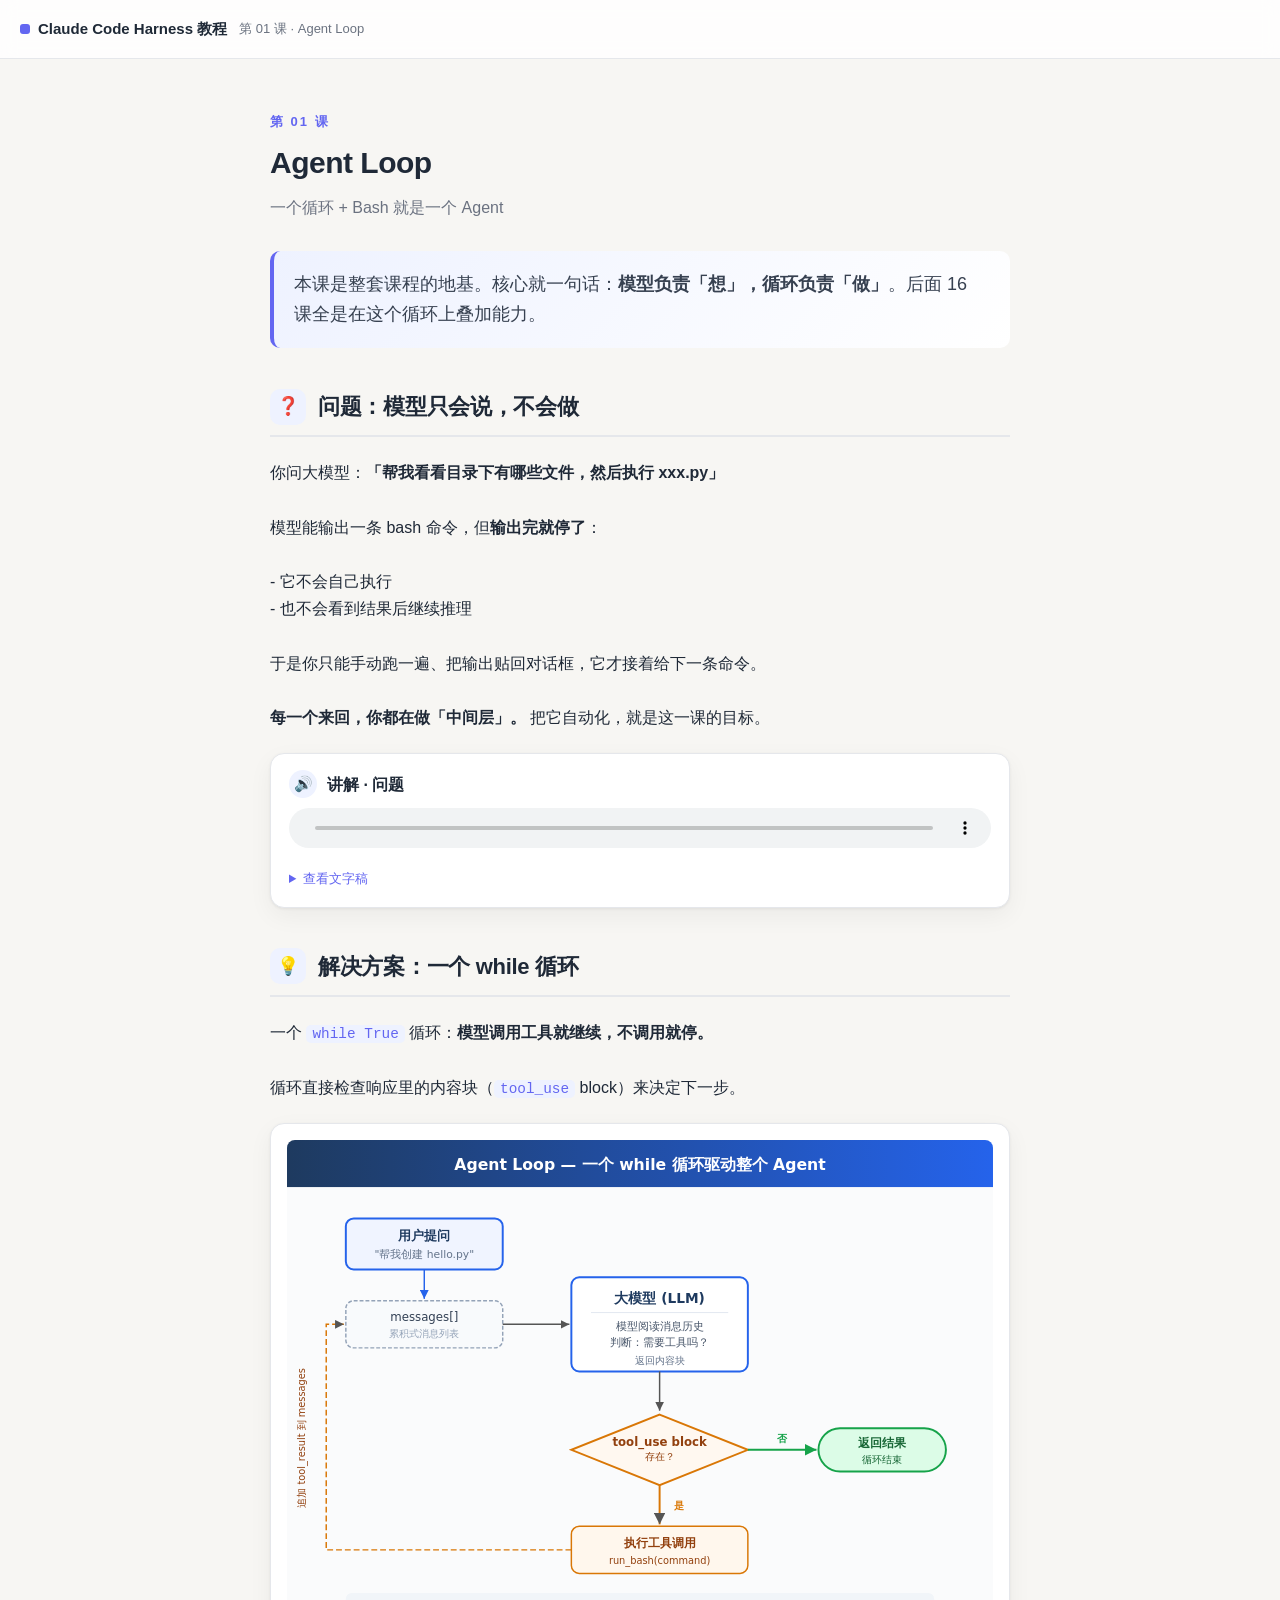
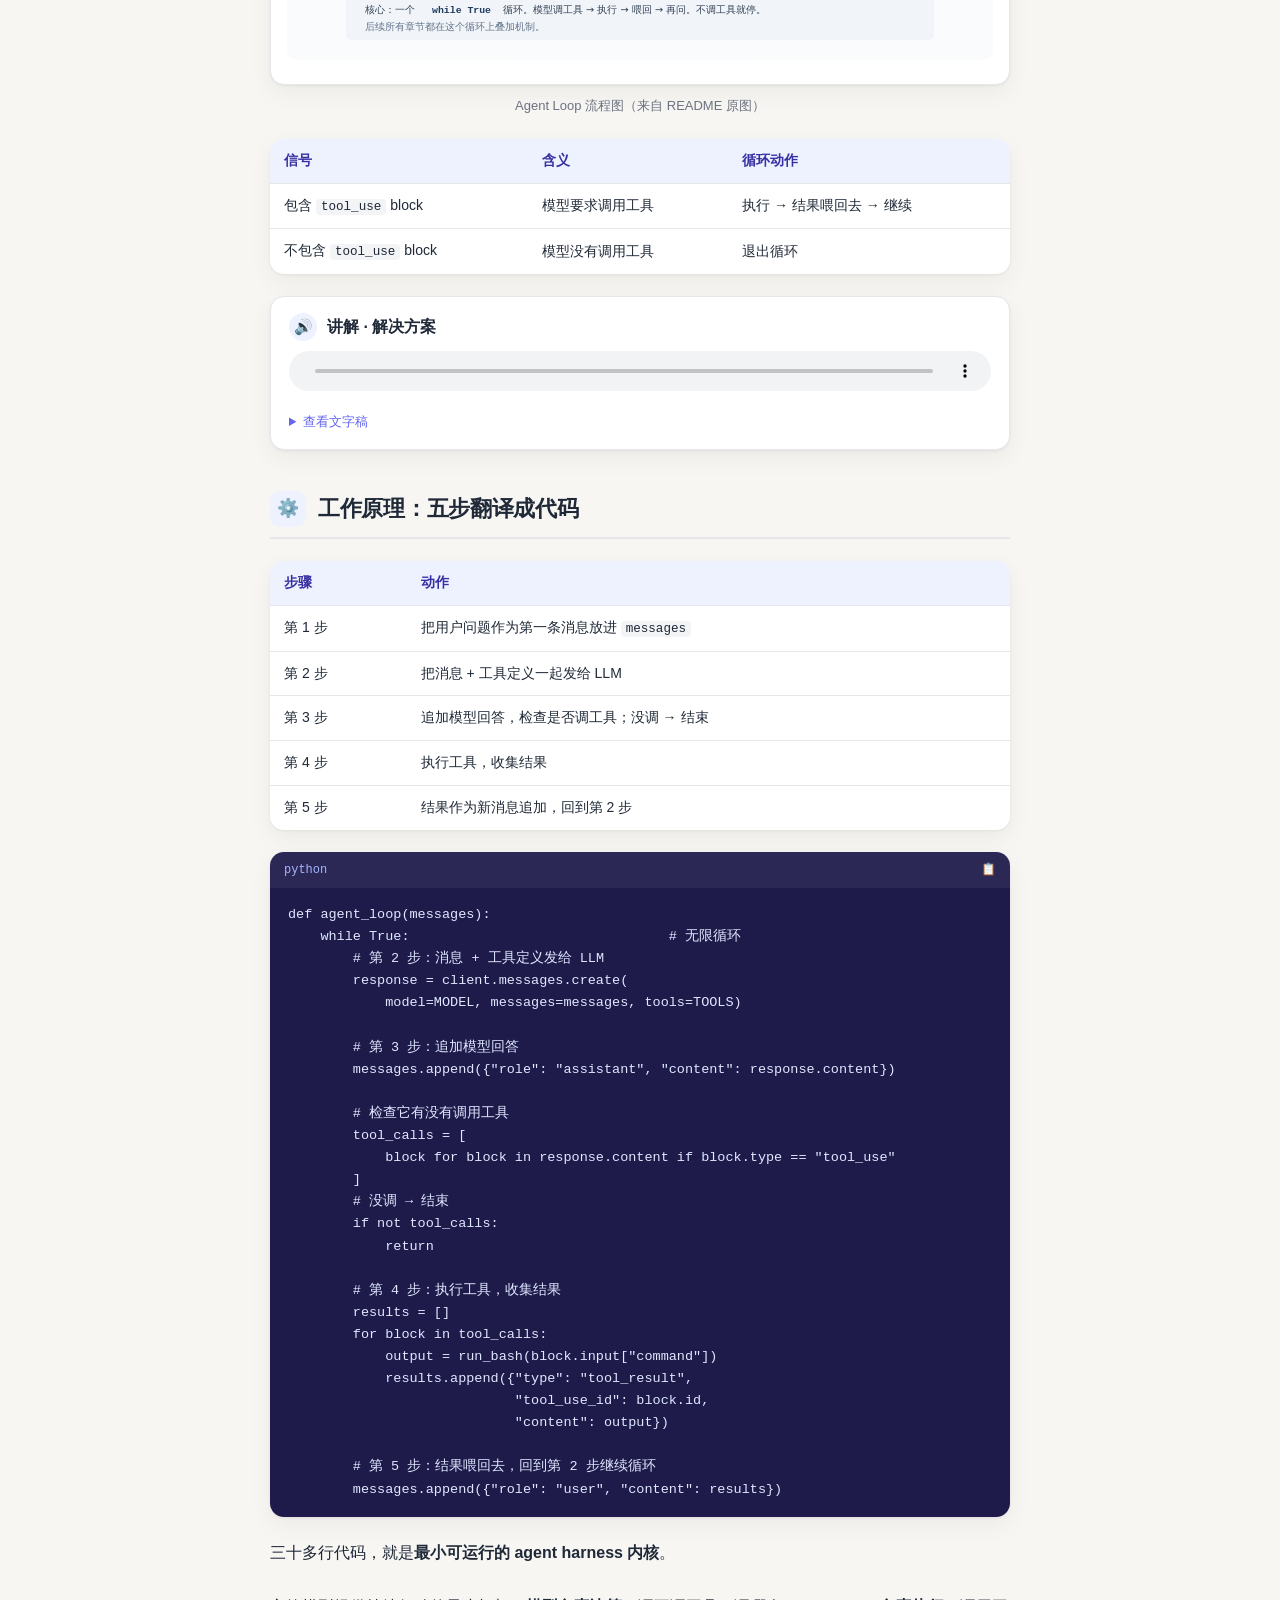
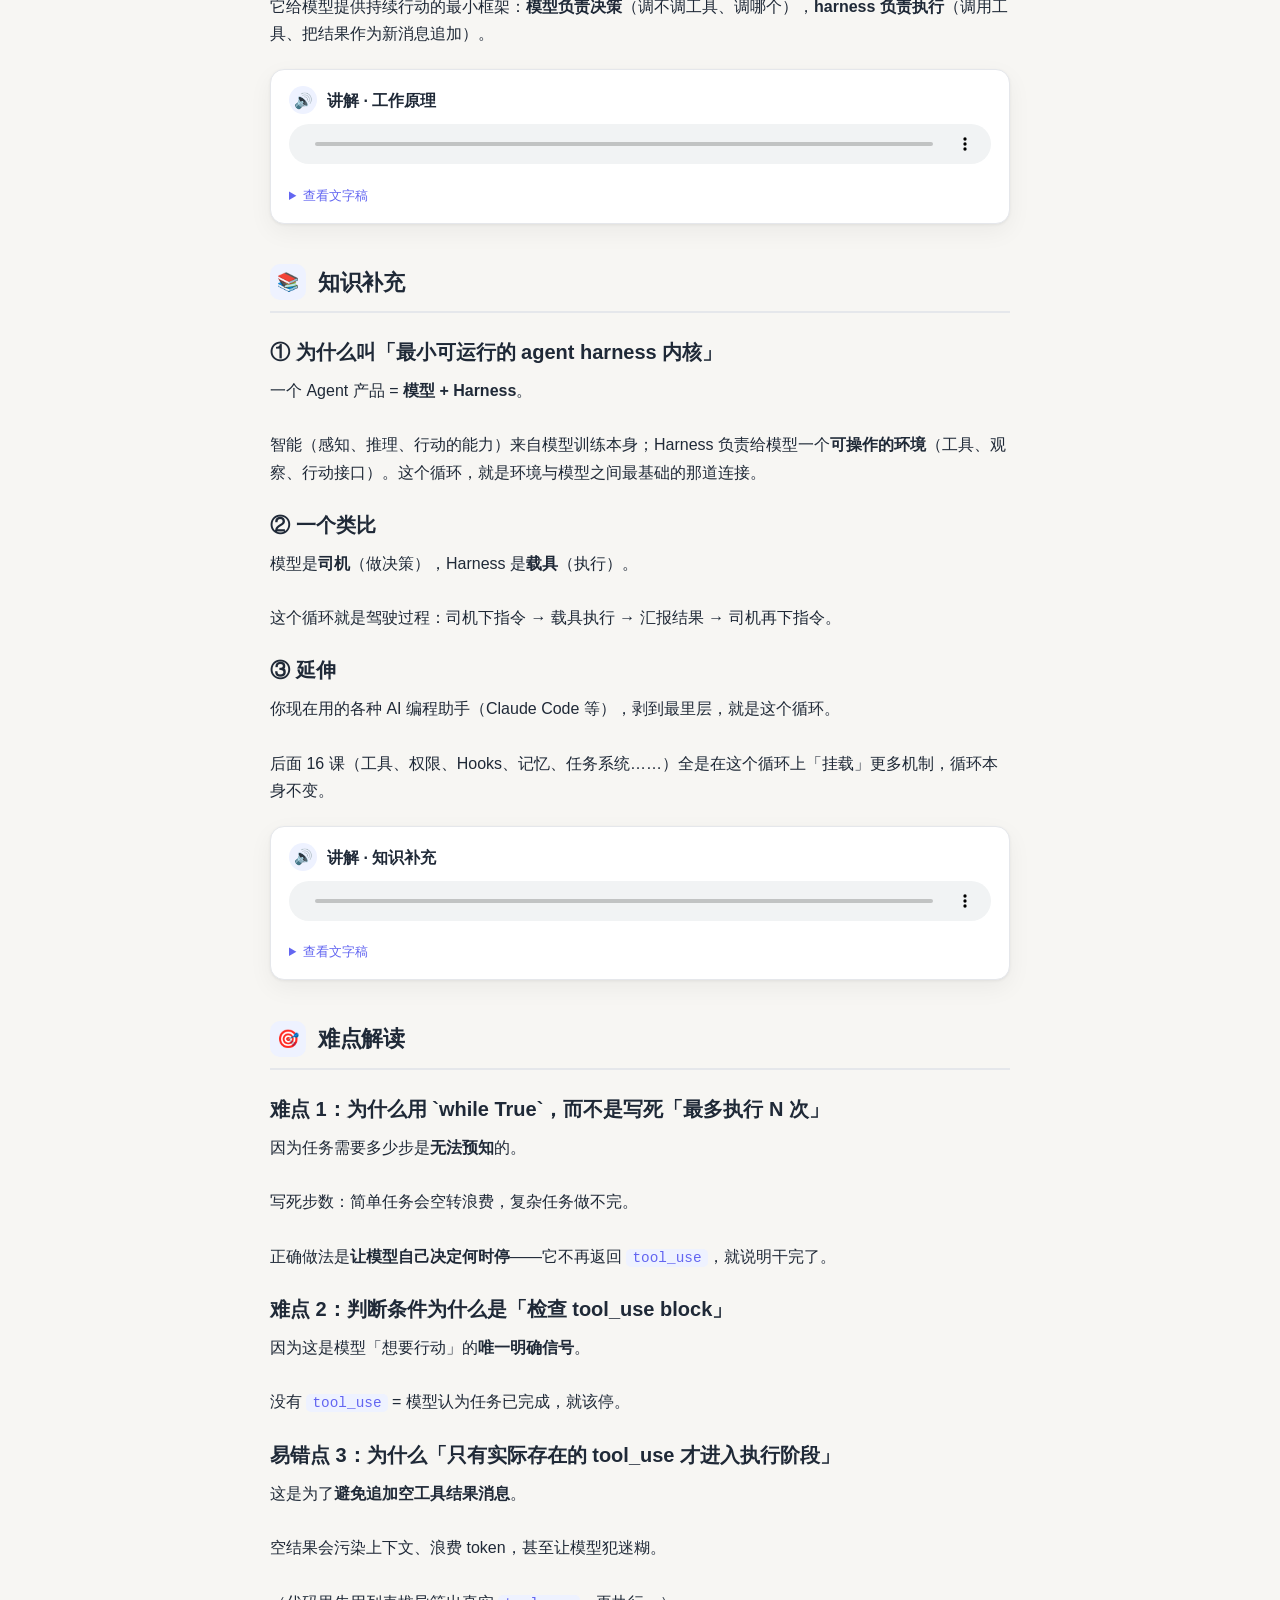
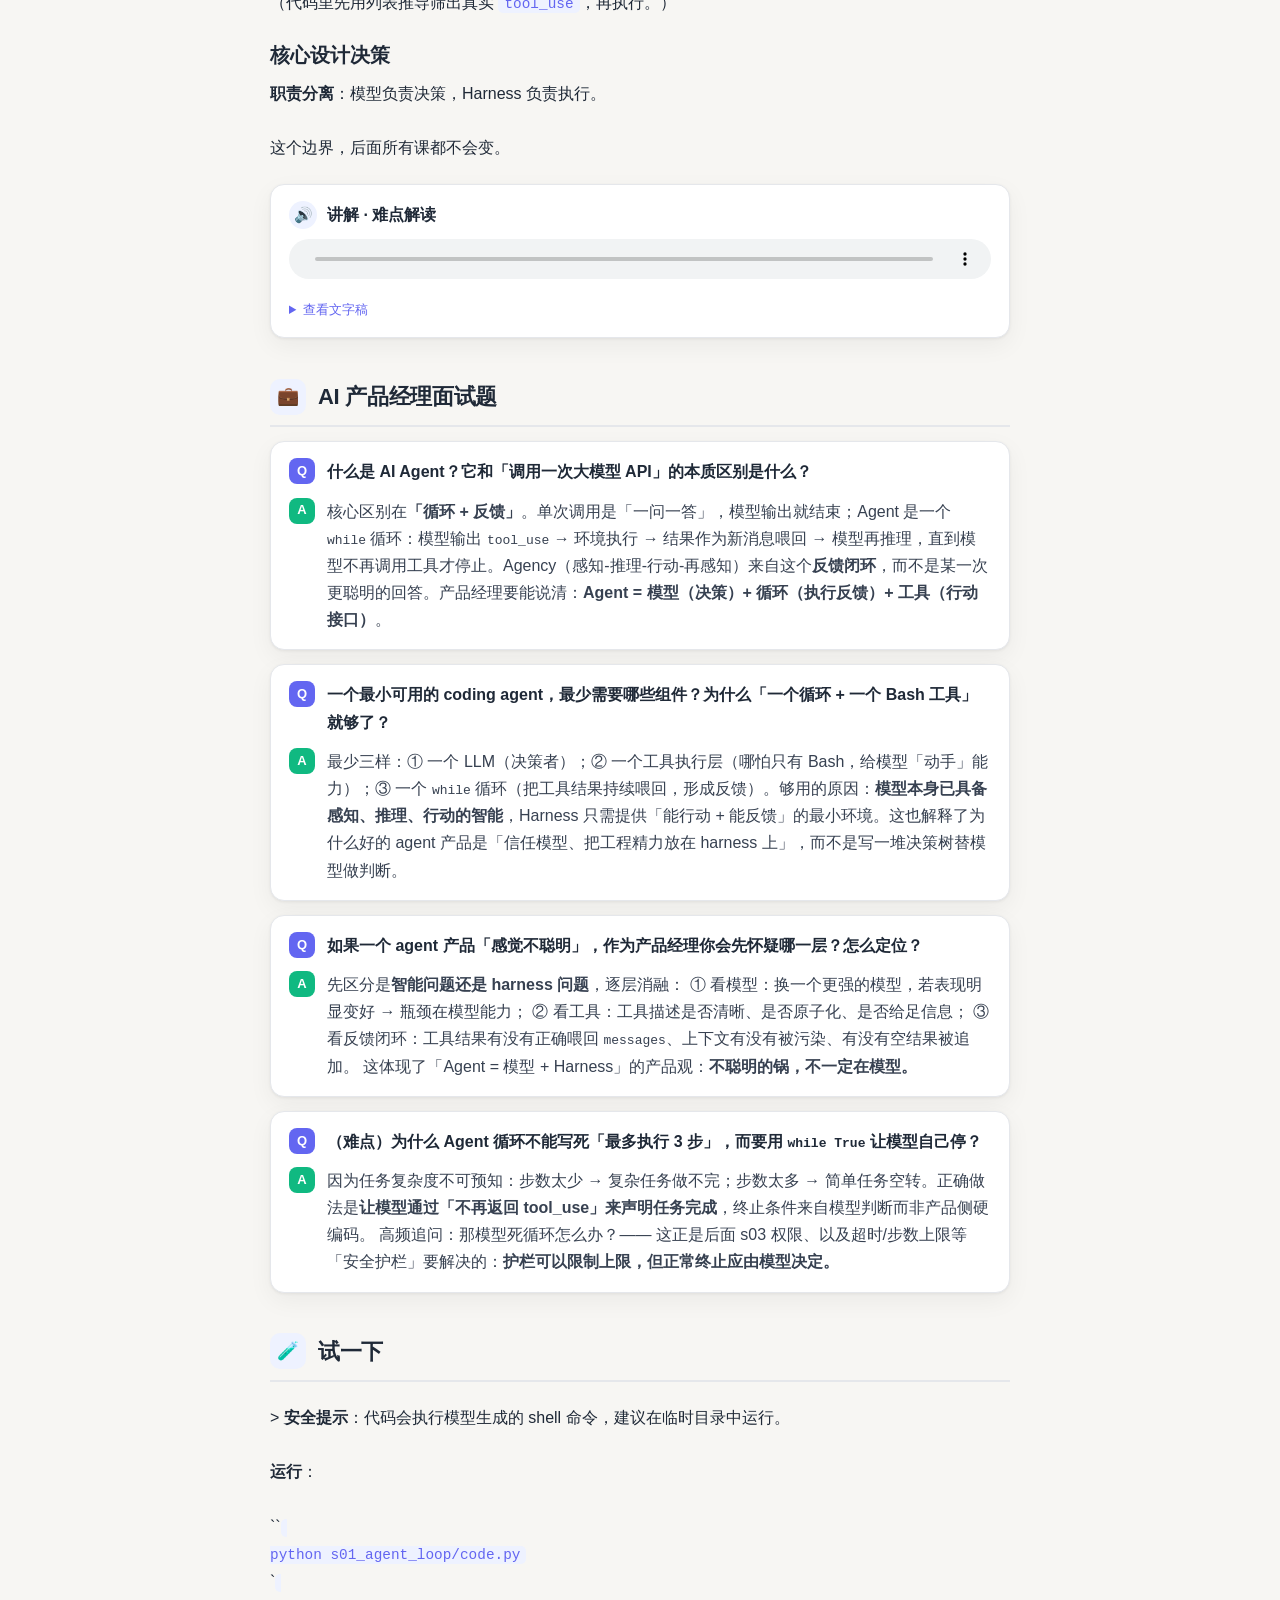
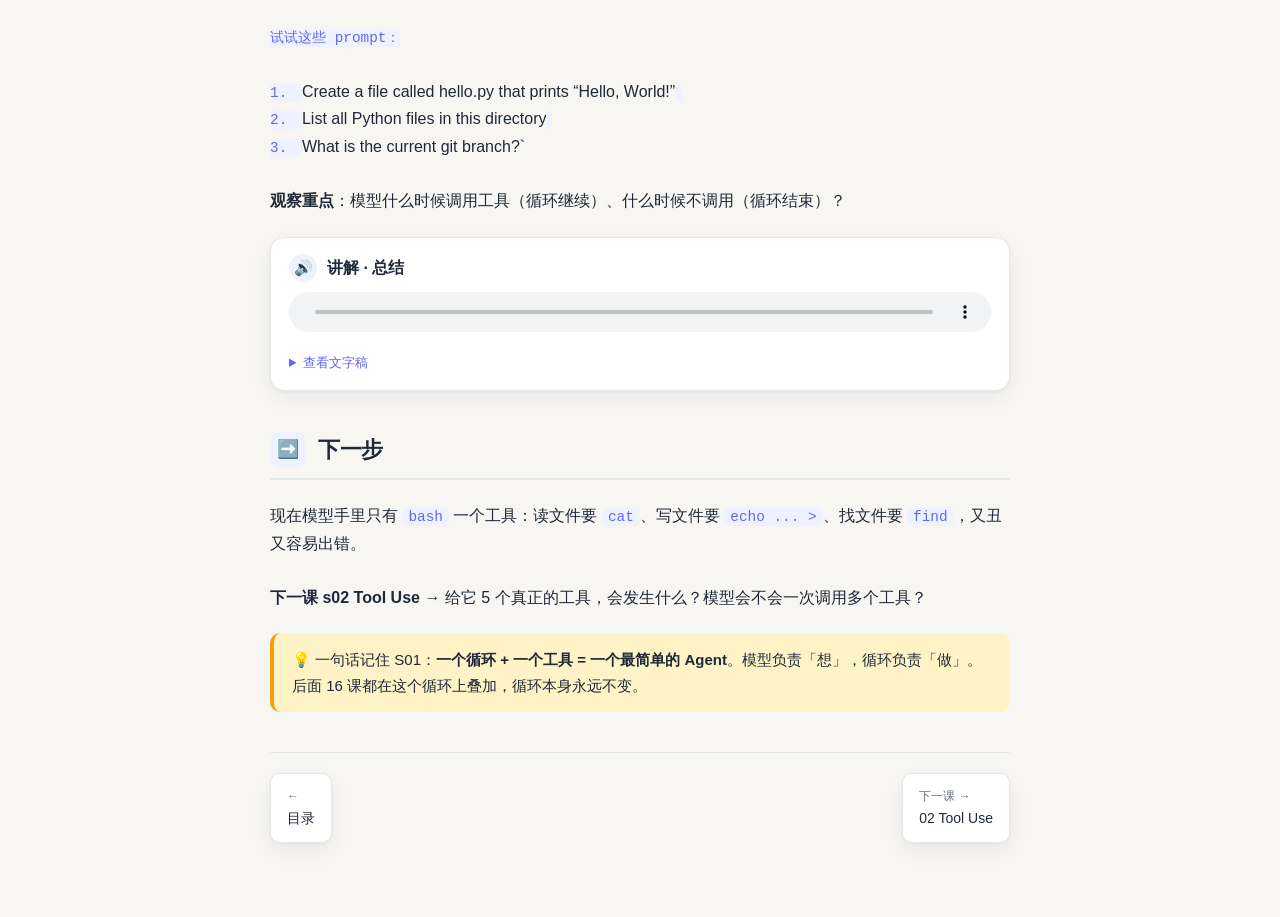
==== courseware/lesson.html @ d2a4956f "Claude Code Harness 课件：s01 完成（含图文/音频/知识补充/难点解读/面试题）+ 交接文档" ====
<!DOCTYPE html>
<html lang="zh-CN">
<head>
  <meta charset="UTF-8" />
  <meta name="viewport" content="width=device-width, initial-scale=1.0" />
  <title>课程 · Claude Code Harness 教程</title>
  <link rel="stylesheet" href="css/style.css" />
</head>
<body>
  <div class="topbar">
    <a class="home" href="index.html"><span class="brand-dot"></span>Claude Code Harness 教程</a>
    <span class="crumbs" id="crumbs"></span>
  </div>
  <div class="container" id="app"></div>

  <script src="data/lessons.js"></script>
  <script src="js/render.js"></script>
  <script>
    (function () {
      var id = new URLSearchParams(location.search).get("lesson") || "s01";
      renderLesson(id);
      var hit = lessonById(id);
      if (hit) document.getElementById("crumbs").textContent = "第 " + hit.lesson.num + " 课 · " + hit.lesson.title;
    })();
  </script>
</body>
</html>
---- courseware/css/style.css ----
:root {
  --bg: #f7f6f3;
  --card: #ffffff;
  --ink: #1f2937;
  --muted: #6b7280;
  --accent: #6366f1;
  --accent-soft: #eef2ff;
  --teal: #14b8a6;
  --teal-soft: #f0fdfa;
  --amber: #f59e0b;
  --amber-soft: #fef3c7;
  --green: #10b981;
  --green-soft: #ecfdf5;
  --border: #e5e7eb;
  --radius: 14px;
  --shadow: 0 1px 3px rgba(0,0,0,.06), 0 8px 24px rgba(0,0,0,.05);
}

* { box-sizing: border-box; }

body {
  margin: 0;
  font-family: -apple-system, BlinkMacSystemFont, "PingFang SC", "Hiragino Sans GB", "Microsoft YaHei", "Segoe UI", sans-serif;
  background: var(--bg);
  color: var(--ink);
  line-height: 1.7;
  -webkit-font-smoothing: antialiased;
}

.container { max-width: 780px; margin: 0 auto; padding: 24px 20px 80px; }

/* ---------- 顶部导航 ---------- */
.topbar {
  display: flex;
  align-items: center;
  gap: 12px;
  padding: 16px 20px;
  border-bottom: 1px solid var(--border);
  background: rgba(255,255,255,.8);
  backdrop-filter: blur(8px);
  position: sticky;
  top: 0;
  z-index: 10;
}
.topbar a.home { text-decoration: none; color: var(--ink); font-weight: 700; font-size: 15px; display: flex; align-items: center; gap: 8px; }
.topbar .brand-dot { width: 10px; height: 10px; border-radius: 3px; background: var(--accent); }
.topbar .crumbs { color: var(--muted); font-size: 13px; }

/* ---------- 首页 ---------- */
.hero { padding: 40px 0 8px; }
.hero h1 { margin: 0 0 8px; font-size: 32px; letter-spacing: -0.5px; }
.hero .sub { color: var(--muted); font-size: 16px; margin: 0 0 4px; }
.hero .voice { color: var(--muted); font-size: 13px; }

.lesson-grid { display: grid; grid-template-columns: repeat(auto-fill, minmax(230px, 1fr)); gap: 14px; margin-top: 24px; }
.lesson-card {
  display: block;
  background: var(--card);
  border: 1px solid var(--border);
  border-radius: var(--radius);
  padding: 18px;
  text-decoration: none;
  color: var(--ink);
  box-shadow: var(--shadow);
  transition: transform .15s, box-shadow .15s;
}
.lesson-card:hover { transform: translateY(-3px); box-shadow: 0 6px 16px rgba(0,0,0,.08); }
.lesson-card .num { font-size: 12px; font-weight: 700; color: var(--muted); letter-spacing: 1px; }
.lesson-card .title { font-size: 18px; font-weight: 700; margin: 6px 0 4px; }
.lesson-card .desc { font-size: 13px; color: var(--muted); }
.lesson-card .bar { height: 4px; border-radius: 2px; margin-bottom: 12px; }

/* ---------- 课程页 ---------- */
.lesson-head { padding: 28px 0 8px; }
.lesson-head .kicker { font-size: 13px; font-weight: 700; letter-spacing: 2px; color: var(--accent); text-transform: uppercase; }
.lesson-head h1 { margin: 4px 0 6px; font-size: 30px; letter-spacing: -0.5px; }
.lesson-head .desc { color: var(--muted); font-size: 16px; margin: 0; }

.block { margin: 22px 0; }
.block.lead {
  font-size: 18px;
  color: #374151;
  background: linear-gradient(135deg, var(--accent-soft), #fff);
  border-left: 4px solid var(--accent);
  border-radius: 10px;
  padding: 18px 20px;
}

/* 图文段落 */
.block.text h3 { margin: 0 0 8px; font-size: 20px; }
.block.text p { margin: 0; white-space: pre-line; }
.block.text code { background: var(--accent-soft); color: var(--accent); padding: 1px 6px; border-radius: 5px; font-size: 0.9em; font-family: ui-monospace, SFMono-Regular, Menlo, monospace; }

/* 音频卡片 */
.block.audio {
  background: var(--card);
  border: 1px solid var(--border);
  border-radius: var(--radius);
  padding: 16px 18px;
  box-shadow: var(--shadow);
}
.block.audio .audio-title { display: flex; align-items: center; gap: 10px; font-weight: 700; margin-bottom: 10px; }
.block.audio .audio-title .icon { width: 28px; height: 28px; border-radius: 50%; background: var(--accent-soft); color: var(--accent); display: flex; align-items: center; justify-content: center; font-size: 15px; }
.block.audio audio { width: 100%; height: 40px; }
.block.audio details { margin-top: 12px; font-size: 14px; color: var(--muted); }
.block.audio summary { cursor: pointer; color: var(--accent); font-size: 13px; }
.block.audio details p { margin: 8px 0 0; white-space: pre-line; color: #4b5563; }

/* 代码块 */
.block.code {
  background: #1e1b4b;
  border-radius: var(--radius);
  overflow: hidden;
  box-shadow: var(--shadow);
}
.block.code .code-head { display: flex; justify-content: space-between; align-items: center; padding: 8px 14px; background: rgba(255,255,255,.06); color: #a5b4fc; font-size: 12px; font-family: ui-monospace, Menlo, monospace; }
.block.code pre { margin: 0; padding: 16px 18px; overflow-x: auto; }
.block.code code { color: #e0e7ff; font-family: ui-monospace, SFMono-Regular, Menlo, monospace; font-size: 13.5px; line-height: 1.6; }

/* 图解 */
.block.svg figure { margin: 0; text-align: center; }
.block.svg .svg-wrap { background: var(--card); border: 1px solid var(--border); border-radius: var(--radius); padding: 16px; box-shadow: var(--shadow); }
.block.svg figcaption { margin-top: 10px; font-size: 13px; color: var(--muted); }

/* 提示框 */
.block.tip {
  background: var(--amber-soft);
  border-left: 4px solid var(--amber);
  border-radius: 10px;
  padding: 14px 18px;
  font-size: 15px;
}
.block.tip::before { content: "💡 "; }

/* 表格 */
.block.table table { width: 100%; border-collapse: collapse; background: var(--card); border-radius: var(--radius); overflow: hidden; box-shadow: var(--shadow); font-size: 14px; }
.block.table th, .block.table td { padding: 10px 14px; text-align: left; border-bottom: 1px solid var(--border); }
.block.table th { background: var(--accent-soft); color: #3730a3; font-weight: 600; }
.block.table tr:last-child td { border-bottom: none; }
.block.table td code { background: #f3f4f6; padding: 1px 5px; border-radius: 4px; font-size: 0.9em; }

/* 章节标题 */
.block.section {
  display: flex;
  align-items: center;
  gap: 12px;
  margin: 40px 0 8px;
  padding-bottom: 10px;
  border-bottom: 2px solid var(--border);
}
.block.section .sec-icon {
  width: 36px;
  height: 36px;
  border-radius: 10px;
  background: var(--accent-soft);
  display: flex;
  align-items: center;
  justify-content: center;
  font-size: 18px;
}
.block.section h2 { margin: 0; font-size: 22px; letter-spacing: -0.3px; }

/* 面试题 Q&A */
.block.qa {
  background: var(--card);
  border: 1px solid var(--border);
  border-radius: var(--radius);
  padding: 16px 18px;
  margin: 14px 0;
  box-shadow: var(--shadow);
}
.block.qa .q, .block.qa .a { display: flex; gap: 12px; align-items: flex-start; }
.block.qa .q { margin-bottom: 12px; }
.block.qa .q-label, .block.qa .a-label {
  flex: 0 0 26px;
  height: 26px;
  border-radius: 8px;
  display: flex;
  align-items: center;
  justify-content: center;
  font-weight: 700;
  font-size: 13px;
  color: #fff;
}
.block.qa .q-label { background: var(--accent); }
.block.qa .a-label { background: var(--green); }
.block.qa .q div, .block.qa .a div { line-height: 1.7; }
.block.qa .q { font-weight: 600; }
.block.qa .a { color: #374151; }

/* 上一课 / 下一课 */
.pager { display: flex; justify-content: space-between; gap: 12px; margin-top: 40px; padding-top: 20px; border-top: 1px solid var(--border); }
.pager a { text-decoration: none; padding: 12px 16px; border-radius: 10px; background: var(--card); border: 1px solid var(--border); color: var(--ink); font-size: 14px; box-shadow: var(--shadow); }
.pager a:hover { border-color: var(--accent); }
.pager a .dir { display: block; font-size: 12px; color: var(--muted); }
.pager .spacer { flex: 1; }

@media (max-width: 560px) {
  .hero h1 { font-size: 26px; }
  .lesson-head h1 { font-size: 24px; }
}
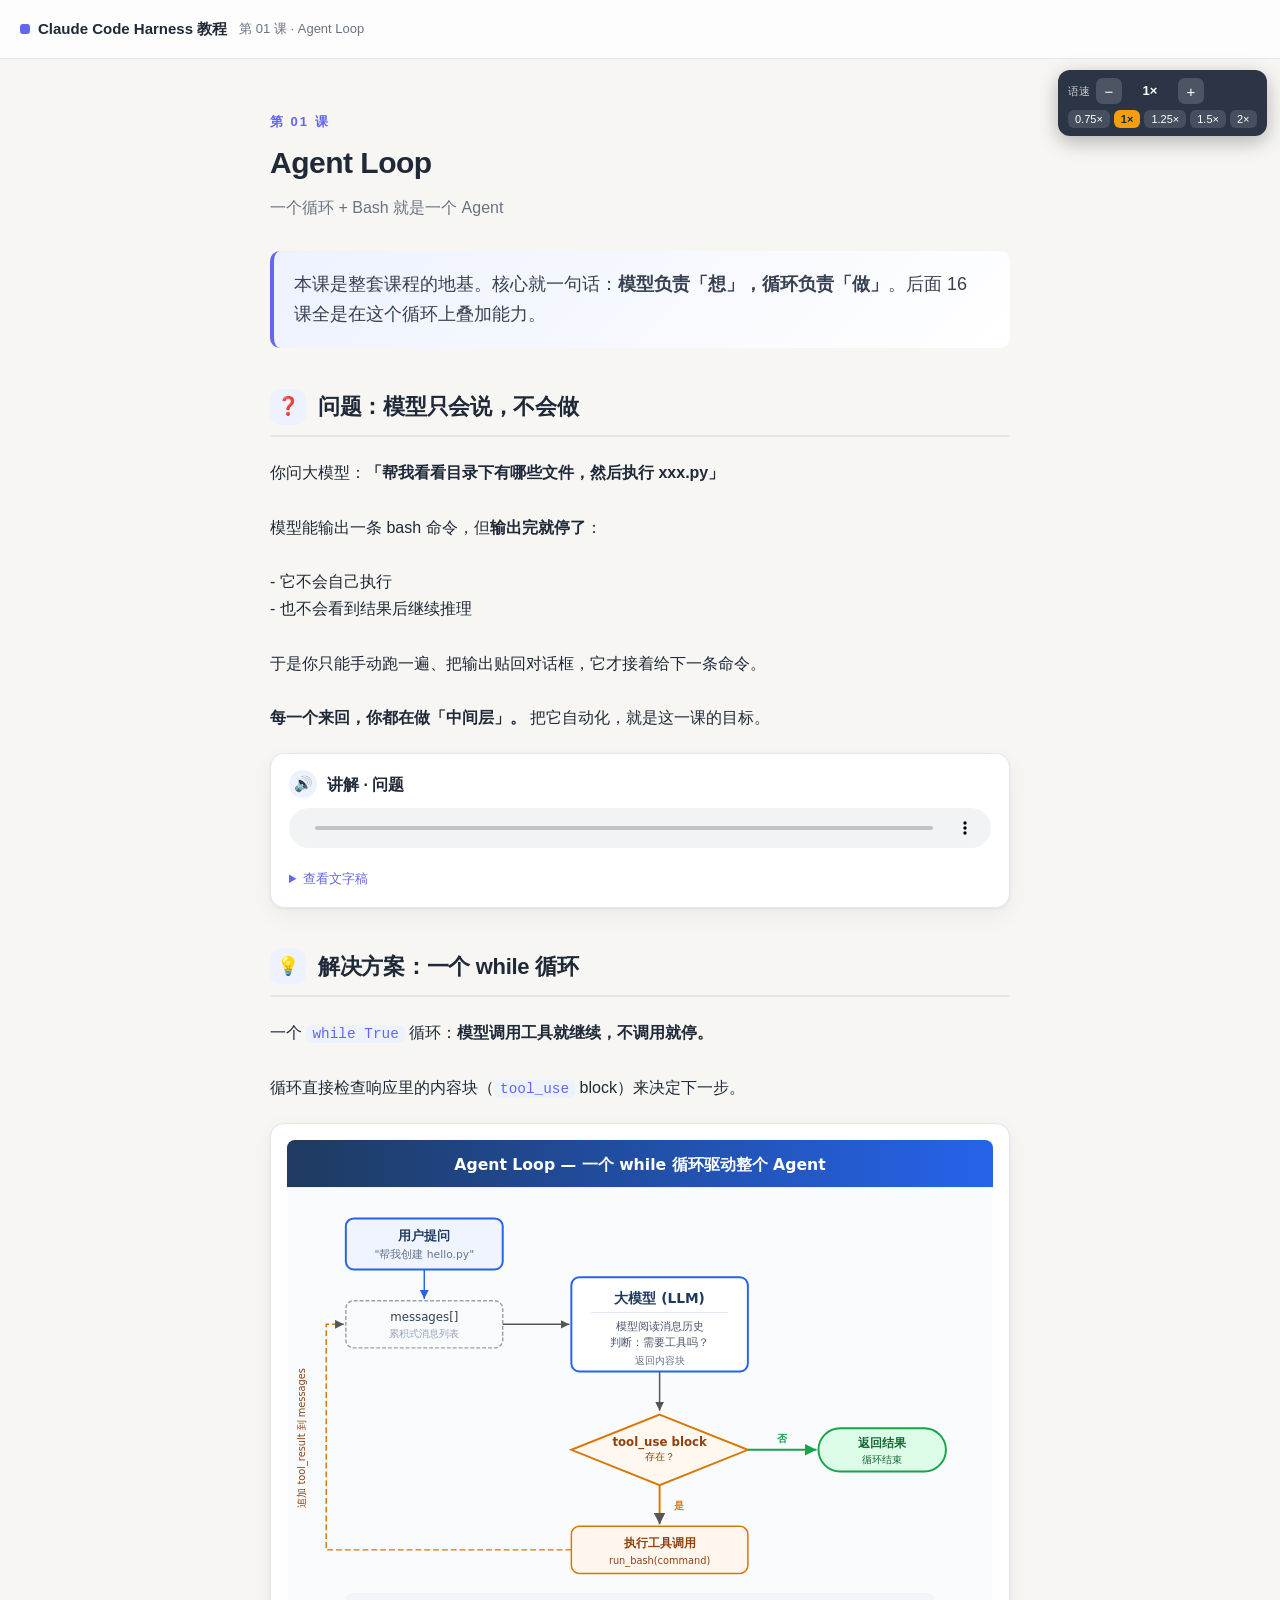
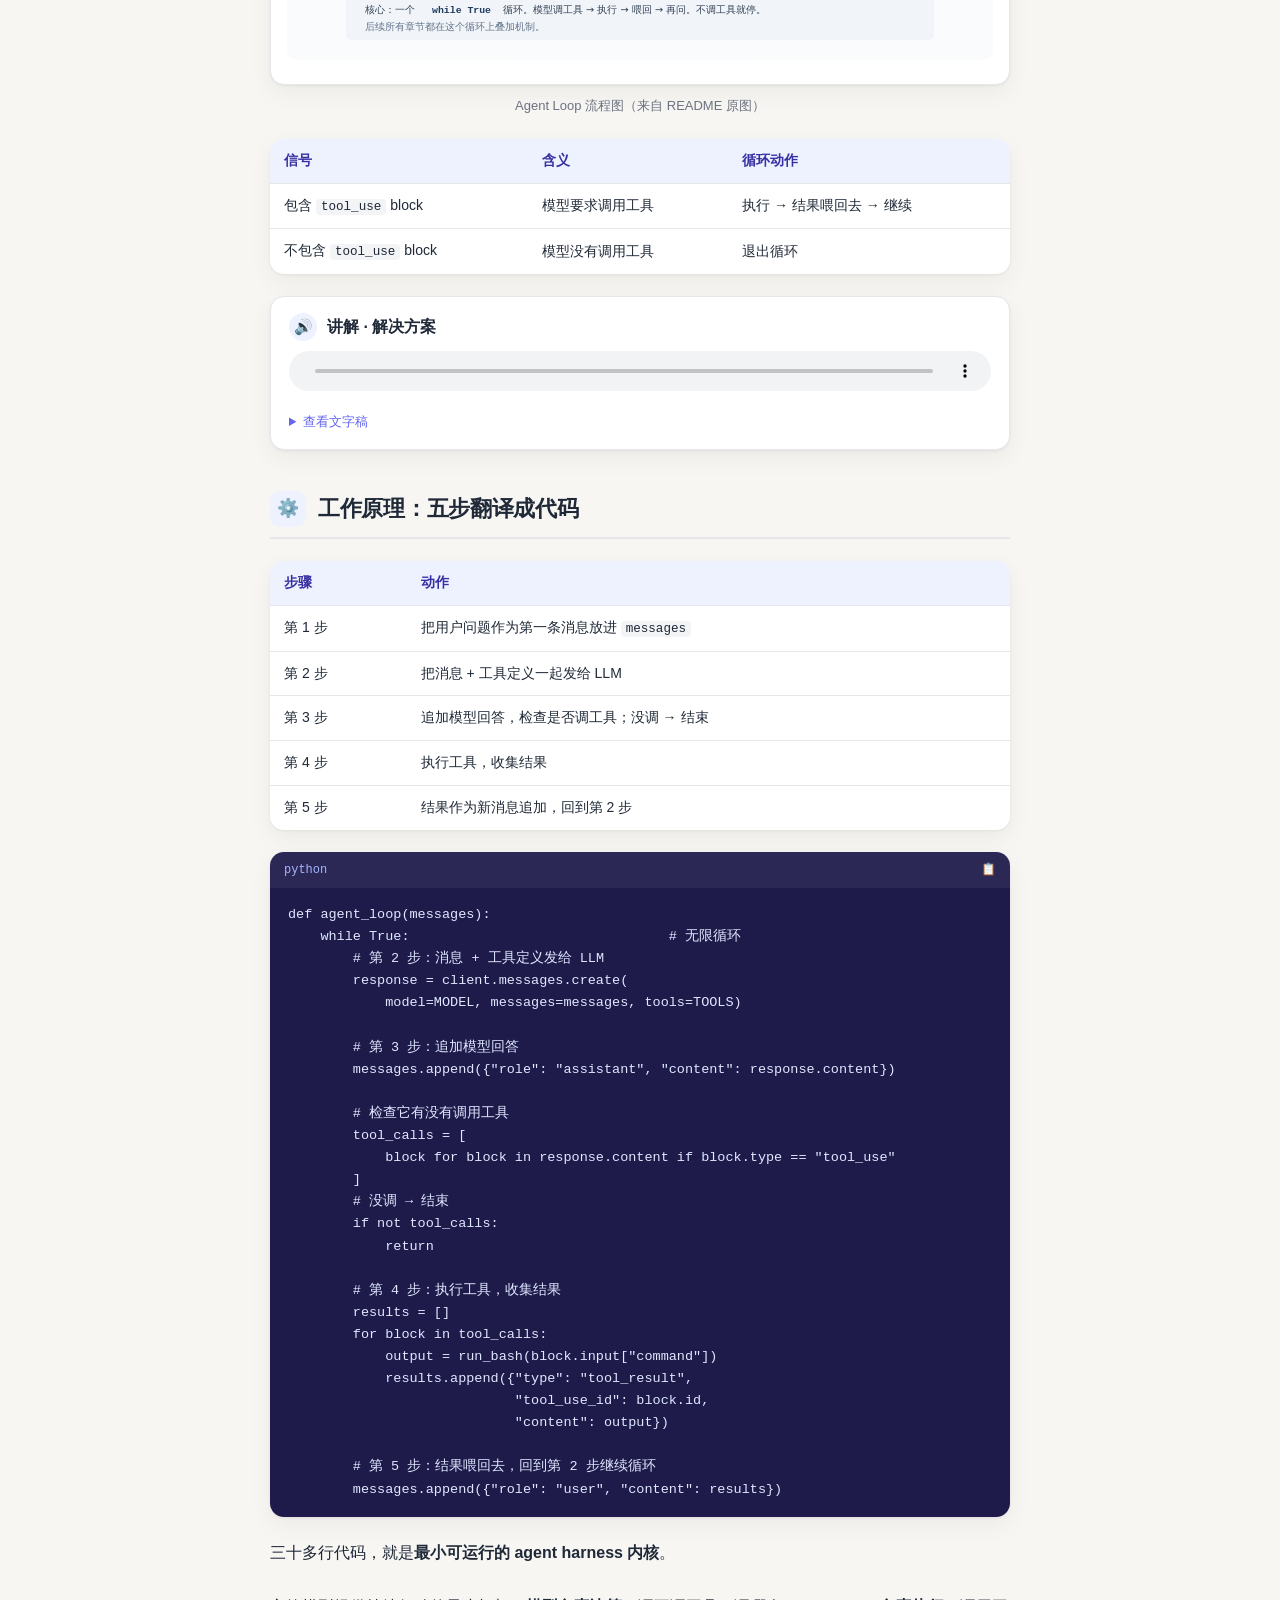
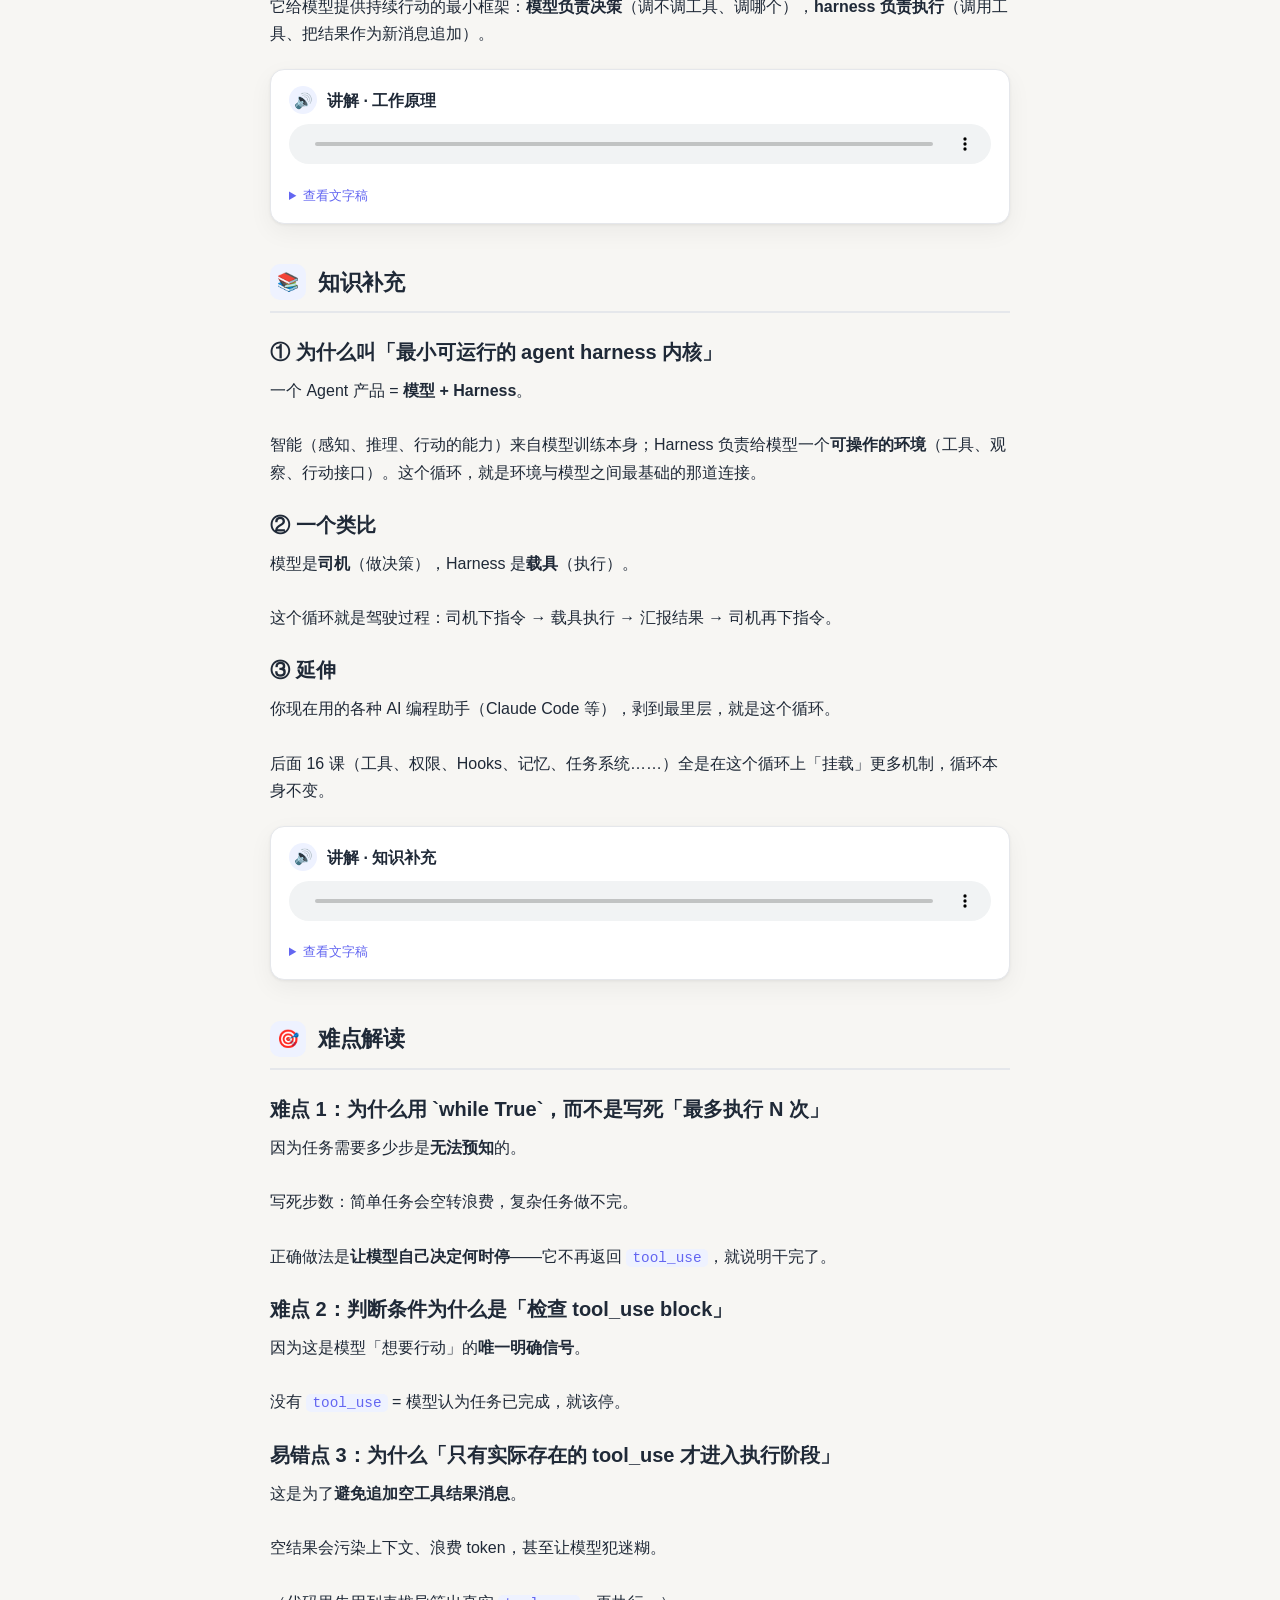
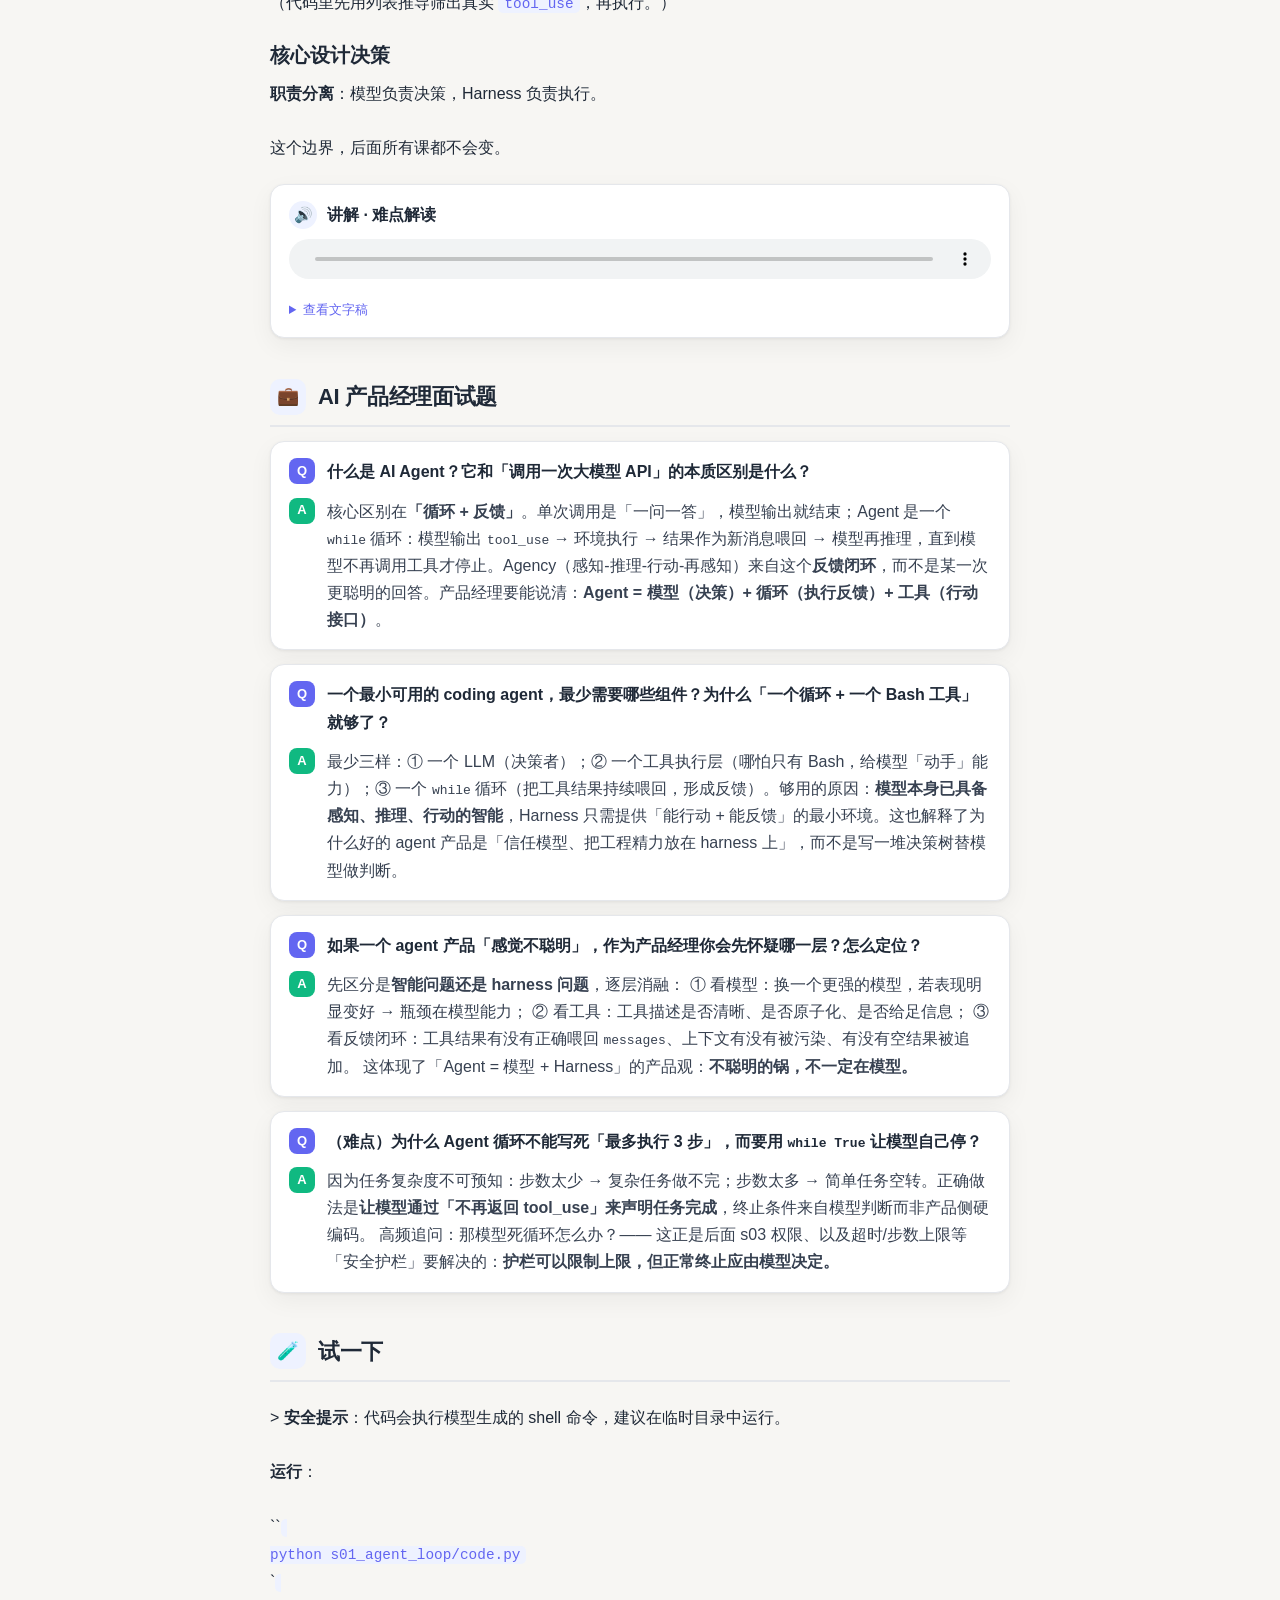
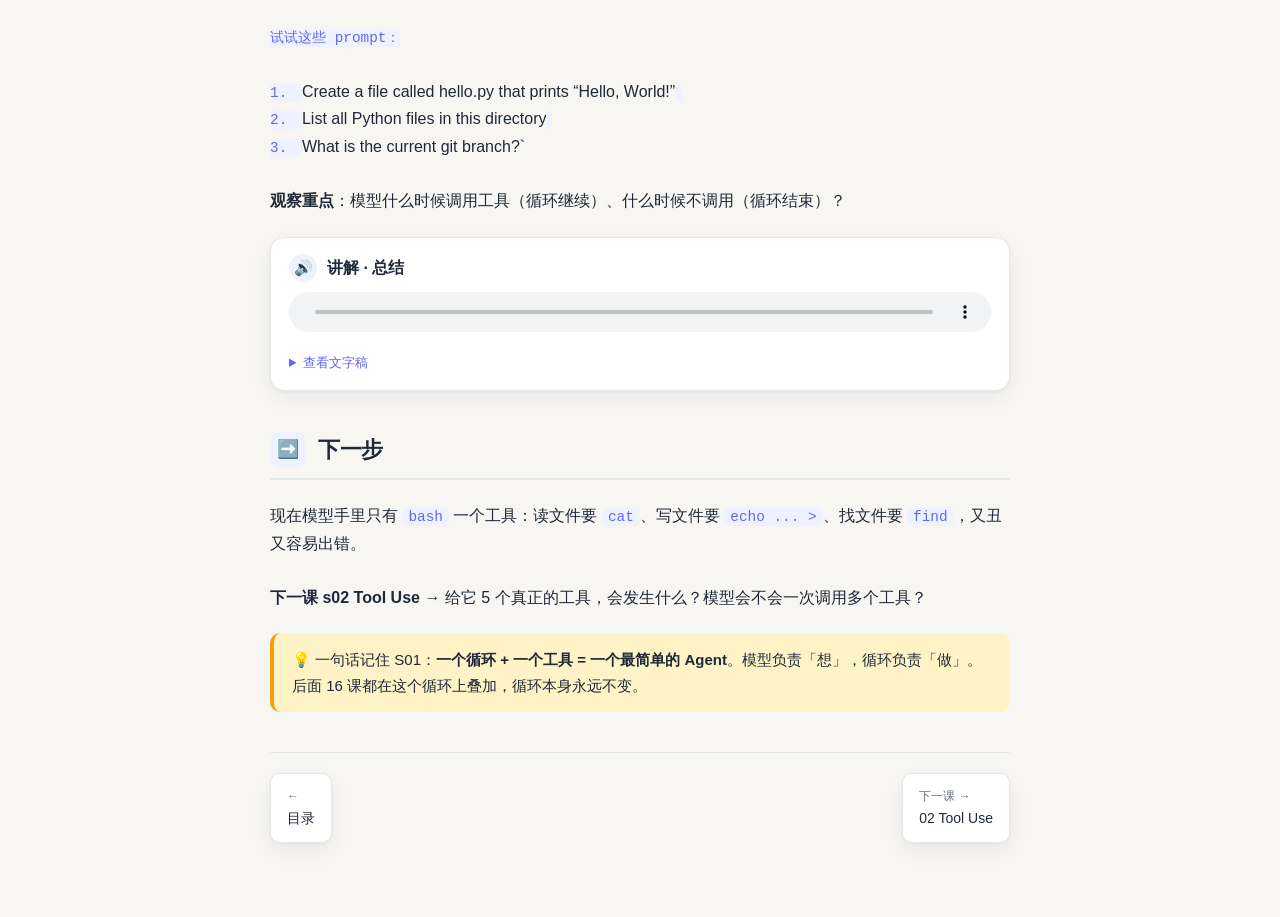
==== commit c4837f98: "V0.1.1: 环境迁移后恢复全部本地改动 - s02 按最终规格重做（知识补充/难点解读/面试题 + 6 段深度讲解音频，对照 code.py 核验） - s01 按新规格回补 6 段讲解稿（323" ====
--- a/courseware/lesson.html
+++ b/courseware/lesson.html
@@ -19,6 +19,7 @@
     (function () {
       var id = new URLSearchParams(location.search).get("lesson") || "s01";
       renderLesson(id);
+      initGlobalRateControl();
       var hit = lessonById(id);
       if (hit) document.getElementById("crumbs").textContent = "第 " + hit.lesson.num + " 课 · " + hit.lesson.title;
     })();
--- a/courseware/css/style.css
+++ b/courseware/css/style.css
@@ -199,3 +199,55 @@
   .hero h1 { font-size: 26px; }
   .lesson-head h1 { font-size: 24px; }
 }
+
+/* ---------- 全局语速控制器 ---------- */
+#rate-control {
+  position: fixed;
+  top: 70px;
+  right: 14px;
+  z-index: 999;
+  background: rgba(30, 41, 59, 0.94);
+  color: #fff;
+  border-radius: 12px;
+  padding: 8px 10px;
+  display: flex;
+  flex-direction: column;
+  gap: 6px;
+  box-shadow: 0 6px 20px rgba(0, 0, 0, 0.28);
+  font-size: 13px;
+  user-select: none;
+  backdrop-filter: blur(6px);
+  font-family: -apple-system, BlinkMacSystemFont, "PingFang SC", "Hiragino Sans GB", "Microsoft YaHei", "Segoe UI", sans-serif;
+}
+.rate-main { display: flex; align-items: center; gap: 6px; }
+.rate-label { font-size: 11px; opacity: 0.75; }
+.rate-btn {
+  width: 26px;
+  height: 26px;
+  border-radius: 7px;
+  border: none;
+  background: rgba(255, 255, 255, 0.16);
+  color: #fff;
+  font-size: 15px;
+  line-height: 1;
+  cursor: pointer;
+  padding: 0;
+}
+.rate-btn:hover { background: rgba(255, 255, 255, 0.3); }
+.rate-btn:active { transform: scale(0.94); }
+.rate-value { min-width: 44px; text-align: center; font-weight: 700; font-variant-numeric: tabular-nums; }
+.rate-presets { display: flex; gap: 4px; }
+.rate-preset {
+  border: none;
+  border-radius: 6px;
+  padding: 3px 7px;
+  background: rgba(255, 255, 255, 0.13);
+  color: #fff;
+  font-size: 11px;
+  cursor: pointer;
+}
+.rate-preset:hover { background: rgba(255, 255, 255, 0.26); }
+.rate-preset.active { background: #f59e0b; color: #1e293b; font-weight: 700; }
+@media (max-width: 560px) {
+  #rate-control { top: 12px; right: 10px; transform: scale(0.92); transform-origin: top right; }
+}
